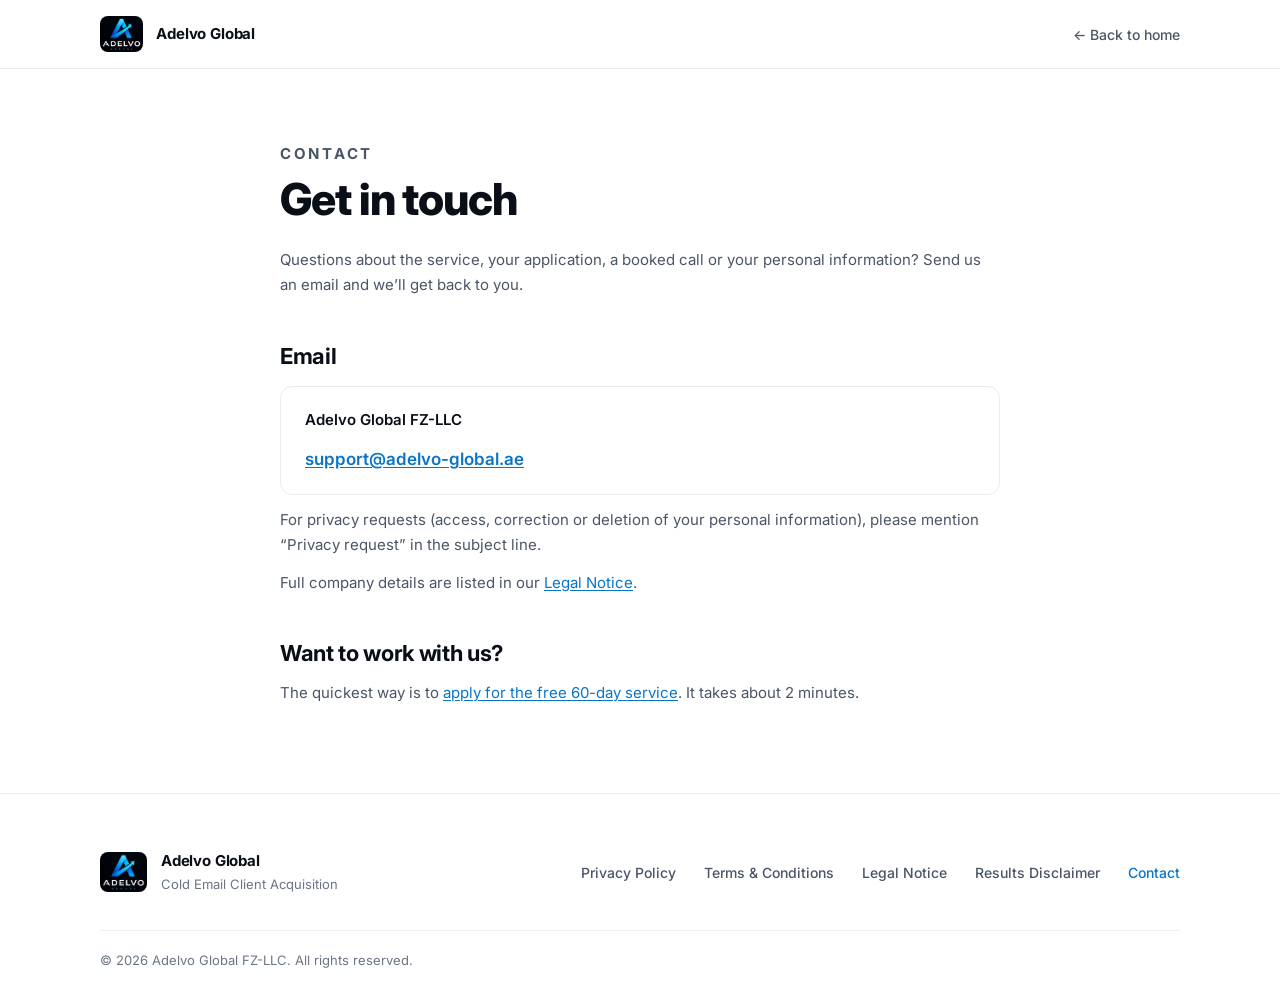
==== contact.html @ 5239c334 "Initial commit: Adelvo Global VSL website Co-Authored-By: Claude Opus 5.5 <noreply@anthropic.com>" ====
<!DOCTYPE html>
<html lang="en">
<head>
  <meta charset="UTF-8" />
  <meta name="viewport" content="width=device-width, initial-scale=1.0" />
  <title>Contact | Adelvo Global</title>
  <meta name="description" content="Contact Adelvo Global FZ-LLC by email." />

  <link rel="preconnect" href="https://fonts.googleapis.com" />
  <link rel="preconnect" href="https://fonts.gstatic.com" crossorigin />
  <link href="https://fonts.googleapis.com/css2?family=Inter:wght@400;500;600;700;800&display=swap" rel="stylesheet" />

  <link rel="icon" type="image/png" sizes="32x32" href="assets/favicon-32.png" />
  <link rel="icon" type="image/png" sizes="256x256" href="assets/favicon.png" />
  <link rel="apple-touch-icon" href="assets/favicon.png" />

  <link rel="stylesheet" href="css/styles.css?v=20" />
</head>
<body>

  <header class="legal-top">
    <div class="container legal-top__inner">
      <a class="site-footer__brand" href="index.html" aria-label="Adelvo Global – home">
        <img class="site-footer__logo" src="assets/logo.png" alt="" width="437" height="370" />
        <span class="site-footer__name">Adelvo Global</span>
      </a>
      <a class="legal-top__back" href="index.html">← Back to home</a>
    </div>
  </header>

  <main class="legal">
    <div class="container legal__inner">
      <p class="legal__eyebrow">Contact</p>
      <h1>Get in touch</h1>
      <p class="legal__intro">Questions about the service, your application, a booked call or your personal information? Send us an email and we’ll get back to you.</p>

      <section aria-labelledby="ct-email">
        <h2 id="ct-email">Email</h2>
        <div class="legal__card">
          <address>
            <p><strong>Adelvo Global FZ-LLC</strong></p>
            <p><a class="legal__email" href="mailto:support@adelvo-global.ae">support@adelvo-global.ae</a></p>
          </address>
        </div>
        <p>For privacy requests (access, correction or deletion of your personal information), please mention “Privacy request” in the subject line.</p>
        <p>Full company details are listed in our <a href="legal-notice.html">Legal Notice</a>.</p>
      </section>

      <section aria-labelledby="ct-apply">
        <h2 id="ct-apply">Want to work with us?</h2>
        <p>The quickest way is to <a href="index.html#apply">apply for the free 60-day service</a>. It takes about 2 minutes.</p>
      </section>
    </div>
  </main>

  <!-- FOOTER — keep in sync with index.html and the other legal pages -->
  <footer class="site-footer">
    <div class="container site-footer__inner">
      <a class="site-footer__brand" href="index.html" aria-label="Adelvo Global – home">
        <img class="site-footer__logo" src="assets/logo.png" alt="" width="437" height="370" />
        <span>
          <span class="site-footer__name">Adelvo Global</span>
          <span class="site-footer__tag">Cold Email Client Acquisition</span>
        </span>
      </a>
      <nav class="site-footer__nav" aria-label="Legal">
        <a href="privacy-policy.html">Privacy Policy</a>
        <a href="terms.html">Terms &amp; Conditions</a>
        <a href="legal-notice.html">Legal Notice</a>
        <a href="results-disclaimer.html">Results Disclaimer</a>
        <a href="contact.html" aria-current="page">Contact</a>
      </nav>
    </div>
    <div class="container">
      <p class="site-footer__copy">© 2026 Adelvo Global FZ-LLC. All rights reserved.</p>
    </div>
  </footer>

</body>
</html>
---- css/styles.css ----
/* ==========================================================================
   DESIGN TOKENS
   ========================================================================== */
:root {
  /* Colors */
  --bg: #ffffff;
  --bg-elevated: #0b0f16;
  --text: #0a0f17;
  --text-muted: #4a5566;
  --text-dim: #6b7585;
  --border: rgba(10, 15, 23, 0.08);

  /* Brand: electric blue (vertical) */
  --blue-top: #4ccbff;
  --blue-mid: #169fea;
  --blue-bottom: #0875c9;
  --brand-gradient: linear-gradient(180deg, var(--blue-top) 0%, var(--blue-mid) 50%, var(--blue-bottom) 100%);
  --brand-glow: rgba(22, 159, 234, 0.35);

  /* Type */
  --font-display: "Inter", Arial, Helvetica, sans-serif;
  --font-body: "Inter", Arial, Helvetica, sans-serif;

  /* Layout */
  --container: 1120px;
  --gutter: 20px;
  --radius: 14px;
}

/* ==========================================================================
   BASE
   ========================================================================== */
*,
*::before,
*::after {
  box-sizing: border-box;
}

html {
  -webkit-text-size-adjust: 100%;
}

body {
  margin: 0;
  background: var(--bg);
  color: var(--text);
  font-family: var(--font-body);
  font-size: 1rem;
  font-weight: 400;
  line-height: 1.5;
  -webkit-font-smoothing: antialiased;
  -moz-osx-font-smoothing: grayscale;
  overflow-x: hidden;
}

h1, h2, h3, p {
  margin: 0;
}

.container {
  width: 100%;
  max-width: var(--container);
  margin-inline: auto;
  padding-inline: var(--gutter);
}

/* ==========================================================================
   UTILITIES
   ========================================================================== */
.text-gradient {
  background: var(--brand-gradient);
  -webkit-background-clip: text;
  background-clip: text;
  -webkit-text-fill-color: transparent;
  color: transparent;
  filter: drop-shadow(0 2px 10px rgba(22, 159, 234, 0.18));
}

/* ==========================================================================
   BUTTONS
   ========================================================================== */
.btn {
  display: inline-flex;
  align-items: center;
  justify-content: center;
  font-family: var(--font-display);
  font-weight: 700;
  text-decoration: none;
  cursor: pointer;
  border: 0;
  -webkit-tap-highlight-color: transparent;
}

.btn--primary {
  position: relative;
  min-width: min(100%, 360px);
  padding: 1.15rem 2.5rem;
  border-radius: 10px;
  background: var(--brand-gradient);
  color: #fff;
  font-size: clamp(1.125rem, 1rem + 0.5vw, 1.375rem);
  letter-spacing: 0.02em;
  text-transform: uppercase;
  text-shadow: 0 1px 2px rgba(0, 40, 80, 0.35);
  box-shadow:
    inset 0 1px 0 rgba(255, 255, 255, 0.45),   /* glossy top edge */
    inset 0 -2px 0 rgba(0, 40, 90, 0.35),       /* depth at bottom */
    0 10px 30px -8px var(--brand-glow),
    0 0 0 1px rgba(76, 203, 255, 0.35);
  transition: transform 0.18s ease, filter 0.18s ease, box-shadow 0.18s ease;
}

@media (hover: hover) {
  .btn--primary:hover {
    transform: translateY(-1px) scale(1.025);
    filter: brightness(1.1);
    box-shadow:
      inset 0 1px 0 rgba(255, 255, 255, 0.55),
      inset 0 -2px 0 rgba(0, 40, 90, 0.35),
      0 14px 40px -6px rgba(22, 159, 234, 0.55),
      0 0 0 1px rgba(76, 203, 255, 0.6);
  }
}

.btn--primary:active {
  transform: scale(0.99);
  filter: brightness(0.97);
}

.btn--primary:focus-visible {
  outline: 2px solid var(--blue-top);
  outline-offset: 4px;
}

/* ==========================================================================
   HERO
   ========================================================================== */
.hero {
  position: relative;
  isolation: isolate;
  padding-block: clamp(0.5rem, 1vw, 0.625rem) clamp(2.5rem, 6vw, 4.5rem);
  text-align: center;
}

/* Subtle blue depth behind headline + VSL */
.hero::before {
  content: "";
  position: absolute;
  z-index: -1;
  inset: 0;
  background:
    radial-gradient(ellipse 60% 38% at 50% 12%, rgba(22, 159, 234, 0.07), transparent 70%),
    radial-gradient(ellipse 55% 40% at 50% 62%, rgba(8, 117, 201, 0.06), transparent 70%);
  pointer-events: none;
}

/* Floating email / chart tiles behind the hero (decorative) */
.hero__bg {
  position: absolute;
  z-index: -1;
  inset: 0;
  overflow: hidden;
  pointer-events: none;
}

.bg-tile,
.bg-card {
  position: absolute;
  top: var(--y);
  left: var(--x);
  transform: rotate(var(--r));
  background: linear-gradient(160deg, #ffffff 0%, #eef7fd 100%);
  border: 1px solid rgba(22, 159, 234, 0.14);
  box-shadow: 0 18px 40px -18px rgba(8, 117, 201, 0.35);
  opacity: 0.42;
}

.bg-tile--right,
.bg-card.bg-tile--right {
  left: auto;
  right: var(--x);
}

.bg-tile {
  display: grid;
  place-items: center;
  width: var(--s);
  aspect-ratio: 1;
  border-radius: 24%;
  color: var(--blue-mid);
}

.bg-tile svg {
  width: 52%;
  height: auto;
  fill: none;
  stroke: currentColor;
  stroke-width: 1.8;
  stroke-linecap: round;
  stroke-linejoin: round;
}

.bg-card {
  border-radius: 16px;
}

.bg-card--mail {
  display: flex;
  flex-direction: column;
  gap: 10px;
  width: 210px;
  padding: 16px;
}

.bg-card__head {
  display: flex;
  align-items: center;
  gap: 10px;
  margin-bottom: 4px;
}

.bg-card__avatar {
  flex: none;
  width: 28px;
  height: 28px;
  border-radius: 50%;
  background: var(--brand-gradient);
}

.bg-card__badge {
  flex: none;
  margin-left: auto;
  width: 12px;
  height: 12px;
  border-radius: 50%;
  background: var(--blue-top);
}

.bg-card__line {
  display: block;
  height: 8px;
  border-radius: 4px;
  background: rgba(8, 117, 201, 0.22);
}

.bg-card__btn {
  display: block;
  width: 72px;
  height: 22px;
  margin-top: 4px;
  border-radius: 6px;
  background: var(--brand-gradient);
}

.bg-card--chart {
  width: 200px;
  padding: 16px 14px 10px;
}

.bg-card--chart svg {
  display: block;
  width: 100%;
  height: auto;
  fill: rgba(22, 159, 234, 0.35);
}

.bg-card__trend {
  fill: none;
  stroke: var(--blue-bottom);
  stroke-width: 3;
  stroke-linecap: round;
  stroke-linejoin: round;
}

/* Tiles that would crowd the headline on narrower screens */
@media (max-width: 1399px) {
  .bg-tile--wide { display: none; }
}

@media (max-width: 1100px) {
  .bg-tile,
  .bg-card { scale: 0.8; }
}

/* Mobile: keep only a few small, very faint tiles */
@media (max-width: 760px) {
  .hero__bg > :not(.bg-tile--m) { display: none; }
  .bg-tile--m {
    scale: 0.6;
    opacity: 0.22;
  }
}

.hero__inner {
  display: flex;
  flex-direction: column;
  align-items: center;
}

/* 1. Eyebrow */
.hero__eyebrow {
  font-family: var(--font-display);
  font-weight: 600;
  font-size: clamp(0.75rem, 0.72rem + 0.12vw, 0.875rem);
  line-height: 1.2;
  letter-spacing: 0.01em;
  text-transform: uppercase;
  color: var(--text);
  display: inline-block;
  padding: 0.55em 1.35em;
  background: #fff;
  border: 1px solid rgba(10, 15, 23, 0.12);
  border-radius: 999px;
  box-shadow: 0 1px 2px rgba(10, 15, 23, 0.04);
  margin-bottom: clamp(1rem, 2vw, 1.75rem);
}

/* 2. Headline */
.hero__headline {
  font-family: var(--font-display);
  font-weight: 800;
  font-size: clamp(2.125rem, 1rem + 3.6vw, 4.125rem);
  line-height: 1.12;
  letter-spacing: -0.025em; /* Inter at 800 reads tighter/cleaner with slight negative tracking */
  color: var(--text);
  text-wrap: balance;
}

.hero__headline-line {
  display: block;
}

/* 3. Value anchor */
.hero__anchor {
  margin-top: clamp(0.75rem, 1.5vw, 1rem);
  font-family: var(--font-display);
  font-weight: 700;
  font-size: clamp(1.0625rem, 0.95rem + 0.5vw, 1.5rem);
  color: var(--text-muted);
}

/* 4. Supporting sentence */
.hero__sub {
  margin-top: 0.5rem;
  max-width: 46ch;
  font-size: clamp(1.0625rem, 1rem + 0.25vw, 1.3125rem);
  line-height: 1.45;
  color: var(--text-muted);
  text-wrap: balance;
}

.hero__sub--below-vsl {
  margin-top: clamp(1rem, 2vw, 1.25rem);
}

.hero__sub strong {
  color: var(--text);
  font-weight: 600;
}

/* ==========================================================================
   VSL
   ========================================================================== */
.vsl {
  width: 100%;
  max-width: 880px;
  margin-top: clamp(1.25rem, 2.2vw, 1.75rem);
}

.vsl__frame {
  position: relative;
  aspect-ratio: 16 / 9;
  border-radius: var(--radius);
  overflow: hidden;
  background: var(--bg-elevated);
  border: 1px solid rgba(76, 203, 255, 0.22);
  box-shadow:
    0 0 0 1px rgba(8, 117, 201, 0.08),
    0 0 60px -10px rgba(22, 159, 234, 0.35),
    0 30px 60px -30px rgba(10, 15, 23, 0.35);
}

/* Any embed dropped into the frame fills it */
.vsl__frame > iframe,
.vsl__frame > video {
  position: absolute;
  inset: 0;
  width: 100%;
  height: 100%;
  border: 0;
  display: block;
  object-fit: cover;
}

.vsl__placeholder {
  position: absolute;
  inset: 0;
  display: grid;
  place-items: center;
  background: #000;
}

/* ==========================================================================
   CTA
   ========================================================================== */
.cta {
  display: flex;
  flex-direction: column;
  align-items: center;
  gap: 0.75rem;
  width: 100%;
  margin-top: clamp(1.5rem, 3vw, 2rem);
}

.cta__note {
  font-size: 0.9375rem;
  color: var(--text-dim);
}

/* ==========================================================================
   WHY IS THIS FREE
   ========================================================================== */
.why {
  background: #fff;
  padding-block: clamp(3.5rem, 8vw, 7rem);
}

.why__inner {
  display: grid;
  grid-template-columns: 1fr 1fr;
  align-items: center;
  gap: clamp(2rem, 5vw, 4.5rem);
}

.why__headline {
  font-family: var(--font-display);
  font-weight: 800;
  font-size: clamp(1.5rem, 1.1rem + 1vw, 2rem);
  line-height: 1.08;
  letter-spacing: -0.025em;
  color: var(--text);
  text-wrap: balance;
  margin-bottom: clamp(1.25rem, 2.5vw, 1.75rem);
}

.why__text {
  font-size: 0.8125rem;
  line-height: 1.5;
  color: var(--text-muted);
}

.why__text + .why__text {
  margin-top: 1.1em;
}

.why__text strong,
.why__text--strong {
  font-weight: 700;
  color: var(--text);
}

.why .btn--compact {
  margin-top: clamp(1.5rem, 3vw, 2rem);
}

.btn--compact {
  min-width: 0;
  padding: 1rem 2.25rem;
  font-size: clamp(1rem, 0.95rem + 0.25vw, 1.125rem);
  border-radius: 999px;
}

.why__media img,
.why__placeholder {
  display: block;
  width: 100%;
  height: auto;
  aspect-ratio: 580 / 416;
  object-fit: cover;
  border-radius: 18px;
  box-shadow: 0 30px 60px -28px rgba(10, 15, 23, 0.35);
}

.why__media img {
  object-position: 45% 40%;
}

.why__placeholder {
  background: linear-gradient(160deg, #eef3f8 0%, #dfe7ef 100%);
}

/* ==========================================================================
   VALUE STACK
   ========================================================================== */
.offer {
  background: #fff;
  padding-block: clamp(2.5rem, 6vw, 5rem);
}

.offer__inner {
  display: flex;
  flex-direction: column;
  align-items: center;
}

.offer__card {
  width: 100%;
  max-width: 640px;
  padding: clamp(1.25rem, 3vw, 2rem) clamp(1rem, 2.5vw, 1.75rem);
  background: #fff;
  border: 1px solid rgba(22, 159, 234, 0.14);
  border-radius: 24px;
  box-shadow: 0 30px 70px -35px rgba(10, 15, 23, 0.28);
}

.offer__head {
  text-align: center;
  padding-bottom: clamp(1.25rem, 2.5vw, 1.75rem);
  border-bottom: 1px solid rgba(22, 159, 234, 0.16);
}

.offer__brand {
  display: inline-flex;
  align-items: center;
  gap: 0.75rem;
}

.offer__logo {
  flex: none;
  display: block;
  width: auto;
  height: 56px;
  border-radius: 10px;
  box-shadow: 0 6px 16px -8px rgba(10, 15, 23, 0.5);
}

.offer__title {
  font-weight: 800;
  font-size: clamp(1.25rem, 1rem + 0.8vw, 1.625rem);
  letter-spacing: -0.02em;
  color: var(--text);
}

.offer__accent {
  color: var(--blue-mid);
}

.offer__eyebrow {
  margin-top: 1rem;
  font-weight: 700;
  font-size: 0.9375rem;
  letter-spacing: 0.18em;
  text-transform: uppercase;
  color: var(--blue-mid);
}

.offer__list {
  list-style: none;
  margin: 0;
  padding: 0;
}

.offer__item {
  display: flex;
  align-items: center;
  gap: 0.6rem;
  padding-block: 0.5rem;
  border-bottom: 1px dashed rgba(22, 159, 234, 0.18);
}

.offer__check {
  flex: none;
  width: 15px;
  color: var(--blue-mid);
}

.offer__check svg {
  display: block;
  width: 100%;
  fill: none;
  stroke: currentColor;
  stroke-width: 2.6;
  stroke-linecap: round;
  stroke-linejoin: round;
}

.offer__name {
  flex: 1;
  font-weight: 600;
  font-size: 0.8125rem;
  line-height: 1.35;
  color: var(--text);
}

.offer__detail {
  font-weight: 400;
  color: var(--text-dim);
}

.offer__price {
  flex: none;
  padding: 0.25rem 0.65rem;
  border-radius: 999px;
  background: var(--text);
  color: #fff;
  font-weight: 800;
  font-size: 0.75rem;
  box-shadow: 0 3px 8px -4px rgba(10, 15, 23, 0.45);
}

.offer__totals {
  margin: clamp(1.25rem, 3vw, 2rem) 0 0;
  display: grid;
  gap: 0.75rem;
}

.offer__row {
  display: flex;
  align-items: baseline;
  justify-content: space-between;
  gap: 1rem;
}

.offer__row dt {
  font-weight: 700;
  font-size: clamp(1rem, 0.9rem + 0.3vw, 1.25rem);
  letter-spacing: 0.02em;
  text-transform: uppercase;
  color: var(--text);
}

.offer__row dd {
  margin: 0;
  font-weight: 800;
}

.offer__total-old {
  font-size: clamp(1.25rem, 1rem + 0.6vw, 1.625rem);
  color: #c0392b;
}

.offer__total-new {
  font-size: clamp(1.5rem, 1.2rem + 0.8vw, 2rem);
  color: #16a05a;
}

.offer__star {
  font-size: 0.6em;
  vertical-align: super;
  margin-left: 0.05em;
}

.offer__fine {
  margin-top: 1.25rem;
  text-align: center;
  font-style: italic;
  font-size: 0.8125rem;
  color: var(--text-muted);
}

.offer .cta {
  margin-top: clamp(1.75rem, 3.5vw, 2.5rem);
}

.btn--lg {
  padding: 1.35rem 3.5rem;
  font-size: clamp(1.0625rem, 1rem + 0.3vw, 1.25rem);
}

.offer__note {
  max-width: 40ch;
  text-align: center;
  font-weight: 600;
  font-size: 0.9375rem;
  color: var(--text);
}

/* ==========================================================================
   STEPS
   ========================================================================== */
.steps {
  background: #fff;
  padding-block: clamp(2.5rem, 6vw, 5rem);
  text-align: center;
}

.steps__inner {
  display: flex;
  flex-direction: column;
  align-items: center;
}

.steps__eyebrow {
  font-weight: 700;
  font-size: 0.75rem;
  letter-spacing: 0.18em;
  text-transform: uppercase;
  color: var(--blue-mid);
}

.steps__headline {
  margin-top: 0.5rem;
  font-weight: 800;
  font-size: clamp(1.5rem, 1.1rem + 1.1vw, 2.125rem);
  line-height: 1.08;
  letter-spacing: -0.025em;
  color: var(--text);
  text-wrap: balance;
}

.steps__sub {
  margin-top: 0.6rem;
  font-size: 0.875rem;
  color: var(--text-muted);
}

.steps__list {
  list-style: none;
  margin: clamp(1.5rem, 3vw, 2.25rem) 0 0;
  max-width: 860px;
  padding: 0;
  width: 100%;
  display: grid;
  grid-template-columns: repeat(3, 1fr);
  gap: 0.9rem;
  text-align: left;
}

.step {
  display: flex;
  align-items: center;
  gap: 0.7rem;
  padding: 0.85rem 0.9rem;
  background: #fff;
  border: 1px solid rgba(22, 159, 234, 0.14);
  border-radius: 10px;
  cursor: default;
  transition: transform 0.25s ease, box-shadow 0.25s ease, border-color 0.25s ease;
  box-shadow: 0 20px 40px -28px rgba(10, 15, 23, 0.3);
}

.step__num {
  display: grid;
  place-items: center;
  flex: none;
  width: 32px;
  height: 32px;
  border-radius: 8px;
  background: var(--text);
  color: var(--blue-top);
  font-weight: 800;
  font-size: 0.875rem;
  transition: transform 0.25s ease, background 0.25s ease, color 0.25s ease;
}

@media (hover: hover) {
  .step:hover {
    transform: translateY(-4px);
    border-color: rgba(22, 159, 234, 0.45);
    box-shadow: 0 18px 36px -18px rgba(22, 159, 234, 0.45);
  }

  .step:hover .step__num {
    transform: scale(1.1) rotate(-6deg);
    background: var(--brand-gradient);
    color: #fff;
  }
}

.step__title {
  font-weight: 700;
  font-size: 0.875rem;
  letter-spacing: -0.01em;
  line-height: 1.25;
  color: var(--text);
}

.step__text {
  margin-top: 0.15rem;
  font-size: 0.75rem;
  line-height: 1.4;
  color: var(--text-muted);
}

.steps .cta {
  margin-top: clamp(1.5rem, 3vw, 2rem);
}

@media (max-width: 900px) {
  .steps__list {
    grid-template-columns: 1fr;
    max-width: 380px;
    gap: 0.7rem;
  }
}

/* ==========================================================================
   FAQ
   ========================================================================== */
.faq {
  background: #fff;
  padding-block: clamp(2.5rem, 6vw, 5rem);
  text-align: center;
}

.faq__inner {
  display: flex;
  flex-direction: column;
  align-items: center;
}

.faq__list {
  width: 100%;
  max-width: 720px;
  margin-top: clamp(1.5rem, 3vw, 2.25rem);
  border-top: 1px solid rgba(22, 159, 234, 0.16);
  text-align: left;
}

.faq__item {
  border-bottom: 1px solid rgba(22, 159, 234, 0.16);
}

.faq__q {
  display: flex;
  align-items: center;
  justify-content: space-between;
  gap: 1rem;
  padding-block: 1.05rem;
  font-weight: 600;
  font-size: 0.9375rem;
  color: var(--text);
  cursor: pointer;
  list-style: none;
  transition: color 0.2s ease;
}

.faq__q::-webkit-details-marker {
  display: none;
}

.faq__q:hover {
  color: var(--blue-bottom);
}

.faq__q:focus-visible {
  outline: 2px solid var(--blue-top);
  outline-offset: 4px;
  border-radius: 4px;
}

/* Plus that turns into an × when open */
.faq__icon {
  position: relative;
  flex: none;
  width: 14px;
  height: 14px;
  transition: transform 0.25s ease;
}

.faq__icon::before,
.faq__icon::after {
  content: "";
  position: absolute;
  inset: 50% 0 auto;
  height: 2px;
  margin-top: -1px;
  border-radius: 2px;
  background: var(--blue-mid);
}

.faq__icon::after {
  transform: rotate(90deg);
}

.faq__item[open] .faq__icon {
  transform: rotate(45deg);
}

.faq__a {
  padding: 0 2rem 1.1rem 0;
  font-size: 0.875rem;
  line-height: 1.55;
  color: var(--text-muted);
}

.faq__item[open] .faq__a {
  animation: faq-open 0.25s ease;
}

@keyframes faq-open {
  from { opacity: 0; transform: translateY(-6px); }
  to   { opacity: 1; transform: none; }
}

/* ==========================================================================
   FINAL CTA
   ========================================================================== */
.final {
  background: #fff;
  padding-block: clamp(2.5rem, 6vw, 5rem) clamp(3rem, 7vw, 6rem);
}

.final__card {
  max-width: 760px;
  margin-inline: auto;
  padding: clamp(2rem, 5vw, 3.25rem) clamp(1.25rem, 4vw, 2.5rem);
  text-align: center;
  background: #fff;
  border: 1px solid rgba(22, 159, 234, 0.14);
  border-radius: 24px;
  box-shadow: 0 30px 70px -35px rgba(10, 15, 23, 0.28);
}

.final__logo {
  height: 46px;
}

.final__brand {
  font-size: clamp(1.0625rem, 0.95rem + 0.4vw, 1.25rem);
}

.final__headline {
  margin-top: clamp(1rem, 2.5vw, 1.5rem);
  font-weight: 800;
  font-size: clamp(1.5rem, 1.1rem + 1.4vw, 2.375rem);
  line-height: 1.12;
  letter-spacing: -0.025em;
  color: var(--text);
  text-wrap: balance;
}

.final__sub {
  margin-top: 0.75rem;
  font-size: clamp(0.875rem, 0.85rem + 0.15vw, 1rem);
  color: var(--text-muted);
  text-wrap: balance;
}

.final__price {
  display: flex;
  flex-wrap: wrap;
  align-items: baseline;
  justify-content: center;
  gap: 0.25rem 0.75rem;
  margin: clamp(1rem, 2.5vw, 1.4rem) 0 clamp(1.25rem, 3vw, 1.75rem);
  font-weight: 800;
}

.final__old {
  font-size: clamp(1.125rem, 1rem + 0.5vw, 1.5rem);
  color: var(--text-dim);
  text-decoration-thickness: 2px;
}

.final__note {
  margin-top: 0.85rem;
  font-size: 0.8125rem;
  color: var(--text-dim);
}

.final__new {
  font-size: clamp(1.375rem, 1.15rem + 0.7vw, 1.875rem);
  color: #16a05a;
}

/* ==========================================================================
   APPLICATION POPUP
   ========================================================================== */
html.apply-open {
  overflow: hidden;
}

.apply {
  position: fixed;
  inset: 0;
  z-index: 1000;
  display: grid;
  place-items: center;
  padding: var(--gutter);
}

.apply[hidden] {
  display: none;
}

.apply__backdrop {
  position: absolute;
  inset: 0;
  background: rgba(3, 6, 12, 0.82);
  backdrop-filter: blur(6px);
  -webkit-backdrop-filter: blur(6px);
  animation: apply-fade 0.25s ease;
}

.apply__card {
  position: relative;
  width: 100%;
  max-width: 760px;
  max-height: calc(100dvh - 2 * var(--gutter));
  overflow-y: auto;
  padding: clamp(2.25rem, 5vw, 3rem) clamp(1.25rem, 4.5vw, 2.75rem) clamp(1.25rem, 3vw, 1.75rem);
  background: #0a0d13;
  color: #fff;
  border: 1px solid rgba(255, 255, 255, 0.08);
  border-radius: 18px;
  box-shadow:
    0 0 0 1px rgba(22, 159, 234, 0.08),
    0 0 90px -10px rgba(22, 159, 234, 0.35),
    0 40px 80px -30px rgba(0, 0, 0, 0.8);
  animation: apply-pop 0.3s cubic-bezier(0.2, 0.8, 0.2, 1);
}

.apply__progress {
  position: absolute;
  inset: 0 0 auto;
  height: 4px;
  background: rgba(255, 255, 255, 0.06);
}

.apply__bar {
  display: block;
  height: 100%;
  width: 4%;
  background: linear-gradient(90deg, var(--blue-bottom), var(--blue-top));
  box-shadow: 0 0 12px rgba(76, 203, 255, 0.6);
  transition: width 0.4s ease;
}

.apply__close {
  position: absolute;
  top: 14px;
  right: 14px;
  display: grid;
  place-items: center;
  width: 34px;
  height: 34px;
  padding: 0;
  border: 0;
  border-radius: 50%;
  background: transparent;
  color: rgba(255, 255, 255, 0.5);
  cursor: pointer;
  transition: color 0.2s ease, background 0.2s ease;
}

.apply__close:hover {
  color: #fff;
  background: rgba(255, 255, 255, 0.08);
}

.apply svg {
  width: 18px;
  height: 18px;
  fill: none;
  stroke: currentColor;
  stroke-width: 2.2;
  stroke-linecap: round;
  stroke-linejoin: round;
}

.apply__body.is-entering {
  animation: apply-step 0.35s cubic-bezier(0.2, 0.8, 0.2, 1);
}

.apply__num {
  font-weight: 700;
  font-size: 0.8125rem;
  color: var(--blue-top);
}

.apply__q {
  margin-top: 0.5rem;
  font-weight: 800;
  font-size: clamp(1.375rem, 1.05rem + 1.3vw, 2rem);
  line-height: 1.15;
  letter-spacing: -0.025em;
  color: #fff;
}

.apply__text {
  margin-top: 0.9rem;
  max-width: 56ch;
  font-size: 0.9375rem;
  line-height: 1.55;
  color: rgba(255, 255, 255, 0.65);
}

/* Text inputs */
.apply__input {
  display: block;
  width: 100%;
  margin-top: clamp(1.5rem, 3vw, 2rem);
  padding: 0 0 0.6rem;
  border: 0;
  border-bottom: 2px solid rgba(255, 255, 255, 0.18);
  border-radius: 0;
  background: transparent;
  color: #fff;
  font: inherit;
  font-size: clamp(1.125rem, 1rem + 0.6vw, 1.5rem);
  line-height: 1.35;
  resize: none;
  overflow: hidden;
  transition: border-color 0.2s ease;
}

.apply__input::placeholder {
  color: rgba(255, 255, 255, 0.28);
}

.apply__input:focus {
  outline: none;
  border-bottom-color: var(--blue-top);
}

.apply__error {
  min-height: 1.25rem;
  margin-top: 0.5rem;
  font-size: 0.8125rem;
  color: #ff7a7a;
}

.apply__ok-row {
  display: flex;
  flex-wrap: wrap;
  align-items: center;
  gap: 0.6rem 1rem;
  margin-top: 0.75rem;
}

.apply__message .apply__ok-row {
  margin-top: 1.75rem;
}

.apply__ok {
  display: inline-flex;
  align-items: center;
  gap: 0.5rem;
  padding: 0.75rem 1.5rem;
  border: 0;
  border-radius: 999px;
  background: var(--brand-gradient);
  color: #fff;
  font: inherit;
  font-weight: 700;
  font-size: 0.9375rem;
  cursor: pointer;
  box-shadow:
    inset 0 1px 0 rgba(255, 255, 255, 0.35),
    0 8px 24px -8px rgba(22, 159, 234, 0.6);
  transition: transform 0.18s ease, filter 0.18s ease;
}

.apply__ok:hover {
  transform: translateY(-1px);
  filter: brightness(1.1);
}

.apply__ok:disabled {
  opacity: 0.6;
  cursor: wait;
}

.apply__ok.is-loading svg {
  animation: apply-spin 0.8s linear infinite;
}

.apply__hint {
  font-size: 0.8125rem;
  color: rgba(255, 255, 255, 0.45);
}

.apply__hint strong {
  font-weight: 600;
  color: rgba(255, 255, 255, 0.7);
}

.apply__link {
  padding: 0.5rem 0.25rem;
  border: 0;
  background: none;
  color: rgba(255, 255, 255, 0.6);
  font: inherit;
  font-size: 0.875rem;
  text-decoration: underline;
  text-underline-offset: 3px;
  cursor: pointer;
}

.apply__link:hover {
  color: #fff;
}

/* Choice buttons */
.apply__choices {
  display: grid;
  gap: 0.6rem;
  max-width: 340px;
  margin-top: clamp(1.5rem, 3vw, 2rem);
}

.apply__choice {
  display: flex;
  align-items: center;
  gap: 0.75rem;
  width: 100%;
  padding: 0.7rem 0.9rem;
  border: 1px solid rgba(76, 203, 255, 0.3);
  border-radius: 10px;
  background: rgba(22, 159, 234, 0.08);
  color: #fff;
  font: inherit;
  font-weight: 600;
  font-size: 1rem;
  text-align: left;
  cursor: pointer;
  transition: background 0.2s ease, border-color 0.2s ease, transform 0.2s ease;
}

.apply__choice:hover {
  background: rgba(22, 159, 234, 0.18);
  border-color: rgba(76, 203, 255, 0.6);
}

.apply__choice:focus-visible {
  outline: 2px solid var(--blue-top);
  outline-offset: 2px;
}

.apply__key {
  display: grid;
  place-items: center;
  flex: none;
  width: 24px;
  height: 24px;
  border: 1px solid rgba(76, 203, 255, 0.5);
  border-radius: 5px;
  font-size: 0.75rem;
  font-weight: 700;
  color: var(--blue-top);
}

.apply__choice-label {
  flex: 1;
}

.apply__choice-check {
  opacity: 0;
  color: var(--blue-top);
  transition: opacity 0.2s ease;
}

.apply__choice.is-selected {
  background: rgba(22, 159, 234, 0.3);
  border-color: var(--blue-top);
  animation: apply-blink 0.28s ease;
}

.apply__choice.is-selected .apply__key {
  background: var(--blue-top);
  border-color: var(--blue-top);
  color: #0a0d13;
}

.apply__choice.is-selected .apply__choice-check {
  opacity: 1;
}

/* Multi-select: two columns, toggles stay selected */
.apply__sub {
  margin-top: 0.5rem;
  font-size: 0.875rem;
  color: rgba(255, 255, 255, 0.5);
}

.apply__sub + .apply__choices {
  margin-top: 1.25rem;
}

.apply__choices--multi {
  grid-template-columns: repeat(2, 1fr);
  max-width: 520px;
}

.apply__choices--multi .apply__choice.is-selected {
  animation: none;
}

.apply__choices--multi + .apply__error {
  margin-top: 0.75rem;
}

@media (max-width: 480px) {
  .apply__choices--multi {
    grid-template-columns: 1fr;
  }
}

/* Footer: back + counter */
.apply__footer {
  display: flex;
  align-items: center;
  justify-content: space-between;
  margin-top: clamp(1.75rem, 4vw, 2.5rem);
  min-height: 44px;
}

.apply__footer[hidden] {
  display: none;
}

.apply__back {
  display: grid;
  place-items: center;
  width: 44px;
  height: 44px;
  padding: 0;
  border: 1px solid rgba(255, 255, 255, 0.14);
  border-radius: 50%;
  background: transparent;
  color: rgba(255, 255, 255, 0.75);
  cursor: pointer;
  transition: border-color 0.2s ease, color 0.2s ease;
}

.apply__back[hidden] {
  visibility: hidden;
  display: grid;
}

.apply__back:hover {
  color: #fff;
  border-color: rgba(76, 203, 255, 0.6);
}

.apply__count {
  font-size: 0.875rem;
  font-variant-numeric: tabular-nums;
  letter-spacing: 0.05em;
  color: rgba(255, 255, 255, 0.4);
}

/* Booking step: Calendly embedded in the popup */
.apply__card {
  transition: max-width 0.35s ease;
}

.apply__card--wide {
  max-width: 1040px;
}

.apply__book .apply__q {
  margin-top: 0;
  font-size: clamp(1.25rem, 1rem + 1vw, 1.75rem);
}

.apply__book .apply__text {
  margin-top: 0.5rem;
}

.apply__calendly {
  margin-top: 1.25rem;
  height: min(700px, calc(100dvh - 260px));
  min-height: 520px;
  border-radius: 12px;
  overflow: hidden;
  background: #fff;
}

.apply__calendly iframe {
  display: block;
  width: 100%;
  height: 100%;
  border: 0;
}

.apply__book .apply__link {
  display: inline-block;
  margin-top: 0.75rem;
  font-size: 0.8125rem;
}

@keyframes apply-fade {
  from { opacity: 0; }
}

@keyframes apply-pop {
  from { opacity: 0; transform: translateY(14px) scale(0.98); }
}

@keyframes apply-step {
  from { opacity: 0; transform: translateY(12px); }
}

@keyframes apply-blink {
  50% { transform: scale(0.98); }
}

@keyframes apply-spin {
  to { transform: rotate(360deg); }
}

/* ==========================================================================
   RESPONSIVE
   ========================================================================== */
@media (max-width: 860px) {
  /* Single column: headline → photo → text → button */
  .why__inner {
    grid-template-columns: 1fr;
    gap: 0;
  }

  .why__content {
    display: contents;
  }

  .why__headline {
    order: -2;
  }

  .why__media {
    order: -1;
    margin-bottom: clamp(1.5rem, 4vw, 2rem);
  }
}

@media (max-width: 600px) {
  :root {
    --gutter: 16px;
    --radius: 10px;
  }

  .hero__eyebrow {
    font-size: 0.75rem;
    padding: 0.55em 1.2em;
  }

  .btn--primary {
    width: 100%;
    padding: 1.1rem 1.5rem;
  }

  /* Tighter section spacing so stacked paddings don't leave large gaps */
  .why {
    padding-block: 2.5rem 2rem;
  }

  .offer {
    padding-block: 2rem 2.5rem;
  }

  /* Phone-sized body copy: nothing important below 14px */
  .why__headline {
    font-size: 1.625rem;
  }

  .why__text {
    font-size: 1rem;
    line-height: 1.6;
  }

  .offer__brand {
    flex-direction: column;
    gap: 0.6rem;
  }

  .offer__title {
    font-size: 1.375rem;
    line-height: 1.2;
  }

  .offer__eyebrow {
    font-size: 0.8125rem;
  }

  .offer__item {
    gap: 0.7rem;
    padding-block: 0.7rem;
  }

  .offer__name {
    font-size: 0.9375rem;
  }

  .offer__price {
    font-size: 0.8125rem;
  }

  .offer__row {
    align-items: center;
    gap: 0.75rem;
  }

  .offer__row dt {
    font-size: 0.875rem;
    letter-spacing: 0;
  }

  .offer__row dd {
    white-space: nowrap;
  }

  .offer__total-old {
    font-size: 1.125rem;
  }

  .offer__fine,
  .final__note {
    font-size: 0.875rem;
  }

  .steps__sub,
  .final__sub {
    font-size: 1rem;
  }

  .step {
    gap: 0.85rem;
    padding: 1rem;
  }

  .step__num {
    width: 36px;
    height: 36px;
    font-size: 1rem;
  }

  .step__title {
    font-size: 1rem;
  }

  .step__text {
    font-size: 0.875rem;
  }

  .faq__q {
    font-size: 1rem;
  }

  .faq__a {
    padding-right: 0;
    font-size: 0.9375rem;
  }
}

/* Very small phones: stack label and price in the totals */
@media (max-width: 360px) {
  .offer__row {
    flex-direction: column;
    gap: 0.1rem;
    text-align: center;
  }
}

/* Touch devices: keyboard hints ("press Enter") don't apply */
@media (hover: none) and (pointer: coarse) {
  .apply__hint {
    display: none;
  }
}

@media (prefers-reduced-motion: reduce) {
  .apply__backdrop,
  .apply__card,
  .apply__body.is-entering,
  .apply__choice.is-selected {
    animation: none;
  }
  .apply__bar {
    transition: none;
  }
  .faq__icon {
    transition: none;
  }
  .faq__item[open] .faq__a {
    animation: none;
  }
  .step,
  .step__num {
    transition: none;
  }
  .step:hover,
  .step:hover .step__num {
    transform: none;
  }
  .btn--primary {
    transition: none;
  }
  .btn--primary:hover {
    transform: none;
  }
}

/* Small privacy / recording notes inside the application popup */
.apply__privacy {
  margin-top: 1.25rem;
  max-width: 60ch;
  font-size: 0.75rem;
  line-height: 1.5;
  color: rgba(255, 255, 255, 0.45);
}

.apply__book .apply__privacy {
  margin-top: 0.4rem;
}

.apply__privacy a {
  color: rgba(255, 255, 255, 0.7);
  text-underline-offset: 2px;
}

.apply__privacy a:hover {
  color: var(--blue-top);
}

/* ==========================================================================
   SITE FOOTER
   ========================================================================== */
.site-footer {
  background: #fff;
  border-top: 1px solid rgba(10, 15, 23, 0.08);
  padding-block: clamp(2.5rem, 5vw, 3.5rem) clamp(1.75rem, 3vw, 2.25rem);
}

.site-footer__inner {
  display: flex;
  flex-wrap: wrap;
  align-items: center;
  justify-content: space-between;
  gap: 1.75rem 3rem;
}

.site-footer__brand {
  display: inline-flex;
  align-items: center;
  gap: 0.85rem;
  text-decoration: none;
  color: var(--text);
}

.site-footer__logo {
  display: block;
  width: auto;
  height: 40px;
  border-radius: 8px;
}

.site-footer__name {
  display: block;
  font-weight: 700;
  font-size: 0.9375rem;
  letter-spacing: -0.01em;
}

.site-footer__tag {
  display: block;
  margin-top: 0.1rem;
  font-size: 0.8125rem;
  color: var(--text-dim);
}

.site-footer__nav {
  display: flex;
  flex-wrap: wrap;
  gap: 0.6rem 1.75rem;
}

.site-footer__nav a,
.legal-top__back {
  font-size: 0.875rem;
  font-weight: 500;
  color: var(--text-muted);
  text-decoration: none;
  transition: color 0.2s ease;
}

.site-footer__nav a:hover,
.site-footer__nav a[aria-current="page"],
.legal-top__back:hover {
  color: var(--blue-bottom);
}

.site-footer__nav a:focus-visible,
.site-footer__brand:focus-visible,
.legal-top__back:focus-visible {
  outline: 2px solid var(--blue-top);
  outline-offset: 4px;
  border-radius: 4px;
}

.site-footer__copy {
  margin-top: clamp(1.75rem, 3vw, 2.25rem);
  padding-top: 1.25rem;
  border-top: 1px solid rgba(10, 15, 23, 0.06);
  font-size: 0.8125rem;
  color: var(--text-dim);
}

@media (max-width: 700px) {
  .site-footer__inner {
    flex-direction: column;
    align-items: flex-start;
  }
  .site-footer__nav {
    flex-direction: column;
    gap: 0.75rem;
  }
}

/* ==========================================================================
   LEGAL PAGES
   ========================================================================== */
.legal-top {
  border-bottom: 1px solid rgba(10, 15, 23, 0.08);
}

.legal-top__inner {
  display: flex;
  align-items: center;
  justify-content: space-between;
  gap: 1rem;
  padding-block: 1rem;
}

.legal-top .site-footer__logo {
  height: 36px;
}

.legal {
  padding-block: clamp(2.5rem, 6vw, 4.5rem) clamp(3rem, 7vw, 5.5rem);
}

.legal__inner {
  max-width: 760px;
}

.legal__eyebrow {
  font-weight: 700;
  font-size: 0.75rem;
  letter-spacing: 0.18em;
  text-transform: uppercase;
  color: var(--blue-mid);
}

.legal h1 {
  margin-top: 0.5rem;
  font-weight: 800;
  font-size: clamp(1.875rem, 1.3rem + 2vw, 2.75rem);
  line-height: 1.1;
  letter-spacing: -0.025em;
  text-wrap: balance;
}

.legal__meta {
  margin-top: 0.75rem;
  font-size: 0.875rem;
  color: var(--text-dim);
}

.legal__intro {
  margin-top: 1.5rem;
  font-size: 1.0625rem;
  line-height: 1.6;
  color: var(--text-muted);
}

.legal__toc {
  margin-top: 2rem;
  padding: 1.25rem 1.5rem;
  border: 1px solid rgba(10, 15, 23, 0.08);
  border-radius: 12px;
  background: #fafbfc;
}

.legal__toc-title {
  font-weight: 700;
  font-size: 0.8125rem;
  letter-spacing: 0.06em;
  text-transform: uppercase;
  color: var(--text);
}

.legal__toc ol {
  margin: 0.75rem 0 0;
  padding-left: 1.25rem;
  columns: 2 220px;
  column-gap: 2rem;
  font-size: 0.875rem;
  line-height: 1.5;
}

.legal__toc li {
  break-inside: avoid;
  padding-block: 0.15rem;
  color: var(--text-dim);
}

.legal a {
  color: var(--blue-bottom);
  text-underline-offset: 2px;
}

.legal a:hover {
  color: var(--blue-mid);
}

.legal__toc a {
  color: var(--text-muted);
  text-decoration: none;
}

.legal__toc a:hover {
  color: var(--blue-bottom);
}

.legal section {
  margin-top: clamp(2rem, 4vw, 2.75rem);
  scroll-margin-top: 1.5rem;
}

.legal h2 {
  font-weight: 700;
  font-size: clamp(1.1875rem, 1.05rem + 0.5vw, 1.375rem);
  line-height: 1.3;
  letter-spacing: -0.015em;
  color: var(--text);
}

.legal h3 {
  margin-top: 1.25rem;
  font-weight: 600;
  font-size: 1rem;
  color: var(--text);
}

.legal p,
.legal li {
  font-size: 0.9375rem;
  line-height: 1.7;
  color: var(--text-muted);
}

.legal section p,
.legal section ul,
.legal section ol {
  margin: 0.75rem 0 0;
}

.legal section ul,
.legal section ol {
  padding-left: 1.25rem;
}

.legal section li + li {
  margin-top: 0.3rem;
}

.legal strong {
  font-weight: 600;
  color: var(--text);
}

/* Highlighted summary / disclosure box */
.legal__note {
  margin-top: 1rem;
  padding: 1rem 1.25rem;
  border-left: 3px solid var(--blue-mid);
  border-radius: 0 10px 10px 0;
  background: rgba(22, 159, 234, 0.05);
}

.legal__note p {
  margin: 0;
  color: var(--text);
}

/* Company details block (Legal Notice / Contact) */
.legal__card {
  margin-top: 1rem;
  padding: 1.25rem 1.5rem;
  border: 1px solid rgba(10, 15, 23, 0.08);
  border-radius: 12px;
}

.legal__card address {
  font-style: normal;
}

.legal__card p + p {
  margin-top: 0.75rem;
}

.legal__label {
  display: block;
  font-size: 0.75rem;
  font-weight: 600;
  letter-spacing: 0.06em;
  text-transform: uppercase;
  color: var(--text-dim);
}

.legal__email {
  font-weight: 600;
  font-size: 1.0625rem;
}

/* Boxes inside sections: no extra top gap on the first line */
.legal .legal__note p,
.legal .legal__card address > p:first-child {
  margin-top: 0;
}

.legal .legal__card address > p + p {
  margin-top: 0.75rem;
}
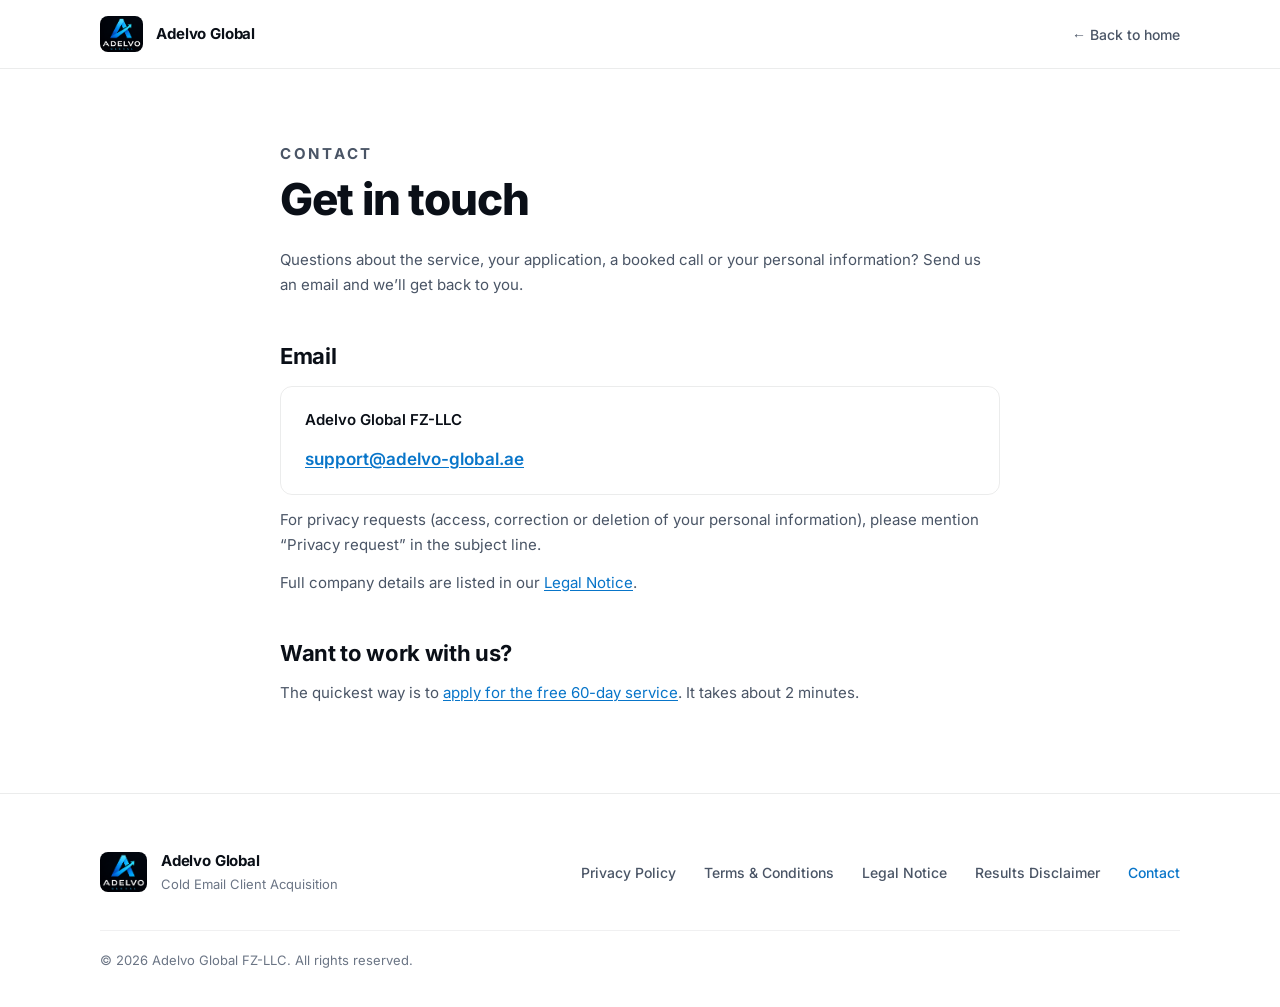
==== commit f9c73588: "Privacy policy rewrite, recording notices, self-hosted Inter font - Privacy policy: Vercel hosting, " ====
--- a/contact.html
+++ b/contact.html
@@ -6,15 +6,14 @@
   <title>Contact | Adelvo Global</title>
   <meta name="description" content="Contact Adelvo Global FZ-LLC by email." />
 
-  <link rel="preconnect" href="https://fonts.googleapis.com" />
-  <link rel="preconnect" href="https://fonts.gstatic.com" crossorigin />
-  <link href="https://fonts.googleapis.com/css2?family=Inter:wght@400;500;600;700;800&display=swap" rel="stylesheet" />
+  <!-- Font: Inter, self-hosted (see @font-face in css/styles.css) -->
+  <link rel="preload" href="assets/fonts/inter-latin.woff2" as="font" type="font/woff2" crossorigin />
 
   <link rel="icon" type="image/png" sizes="32x32" href="assets/favicon-32.png" />
   <link rel="icon" type="image/png" sizes="256x256" href="assets/favicon.png" />
   <link rel="apple-touch-icon" href="assets/favicon.png" />
 
-  <link rel="stylesheet" href="css/styles.css?v=20" />
+  <link rel="stylesheet" href="css/styles.css?v=23" />
 </head>
 <body>
 
--- a/css/styles.css
+++ b/css/styles.css
@@ -1,3 +1,26 @@
+/* ==========================================================================
+   FONTS
+   Inter (variable, weights 400–800), self-hosted. Same files and subsets
+   Google Fonts served before. License: assets/fonts/OFL.txt
+   ========================================================================== */
+@font-face {
+  font-family: "Inter";
+  font-style: normal;
+  font-weight: 400 800;
+  font-display: swap;
+  src: url("../assets/fonts/inter-latin-ext.woff2") format("woff2");
+  unicode-range: U+0100-02BA, U+02BD-02C5, U+02C7-02CC, U+02CE-02D7, U+02DD-02FF, U+0304, U+0308, U+0329, U+1D00-1DBF, U+1E00-1E9F, U+1EF2-1EFF, U+2020, U+20A0-20AB, U+20AD-20C4, U+2113, U+2C60-2C7F, U+A720-A7FF;
+}
+
+@font-face {
+  font-family: "Inter";
+  font-style: normal;
+  font-weight: 400 800;
+  font-display: swap;
+  src: url("../assets/fonts/inter-latin.woff2") format("woff2");
+  unicode-range: U+0000-00FF, U+0131, U+0152-0153, U+02BB-02BC, U+02C6, U+02DA, U+02DC, U+0304, U+0308, U+0329, U+2000-206F, U+20AC, U+2122, U+2191, U+2193, U+2212, U+2215, U+FEFF, U+FFFD;
+}
+
 /* ==========================================================================
    DESIGN TOKENS
    ========================================================================== */
@@ -282,12 +305,12 @@
   .bg-card { scale: 0.8; }
 }
 
-/* Mobile: keep only a few small, very faint tiles */
+/* Mobile: same tiles as desktop, just smaller */
 @media (max-width: 760px) {
-  .hero__bg > :not(.bg-tile--m) { display: none; }
-  .bg-tile--m {
-    scale: 0.6;
-    opacity: 0.22;
+  .bg-tile,
+  .bg-card {
+    scale: 0.55;
+    opacity: 0.4;
   }
 }
 
@@ -392,12 +415,189 @@
   object-fit: cover;
 }
 
-.vsl__placeholder {
+.vsl__frame > video {
+  object-fit: contain;
+  background: #000;
+  cursor: pointer;
+}
+
+.vsl__frame.is-fullscreen {
+  border-radius: 0;
+  border: 0;
+}
+
+.vsl__frame svg {
+  display: block;
+  width: 100%;
+  height: 100%;
+  fill: currentColor;
+}
+
+/* "Click to turn on sound" overlay (shown when the browser forced muted autoplay) */
+.vsl__unmute {
   position: absolute;
-  inset: 0;
-  display: grid;
-  place-items: center;
-  background: #000;
+  top: 50%;
+  left: 50%;
+  transform: translate(-50%, -50%);
+  display: flex;
+  flex-direction: column;
+  align-items: center;
+  gap: 0.6rem;
+  padding: 1.1rem 1.6rem;
+  border: 0;
+  border-radius: 14px;
+  background: rgba(8, 117, 201, 0.92);
+  box-shadow: 0 0 40px var(--brand-glow);
+  color: #fff;
+  font: 700 clamp(0.95rem, 0.8rem + 0.6vw, 1.2rem) / 1.2 var(--font-display);
+  cursor: pointer;
+  animation: vsl-pulse 1.8s ease-in-out infinite;
+}
+
+.vsl__unmute svg {
+  width: clamp(2.25rem, 5vw, 3.25rem);
+  height: auto;
+}
+
+@keyframes vsl-pulse {
+  50% { transform: translate(-50%, -50%) scale(1.05); }
+}
+
+.vsl__bigplay {
+  position: absolute;
+  top: 50%;
+  left: 50%;
+  width: clamp(4rem, 10vw, 5.5rem);
+  aspect-ratio: 1;
+  transform: translate(-50%, -50%);
+  padding: 1.1rem 1rem 1.1rem 1.3rem;
+  border: 0;
+  border-radius: 50%;
+  background: var(--brand-gradient);
+  box-shadow: 0 0 40px var(--brand-glow);
+  color: #fff;
+  cursor: pointer;
+}
+
+.vsl__unmute[hidden],
+.vsl__bigplay[hidden] {
+  display: none;
+}
+
+/* Control bar */
+.vsl__controls {
+  position: absolute;
+  left: 0;
+  right: 0;
+  bottom: 0;
+  display: flex;
+  align-items: center;
+  gap: 0.35rem;
+  padding: 1.75rem 0.75rem 0.6rem;
+  background: linear-gradient(to top, rgba(0, 0, 0, 0.75), transparent);
+  color: #fff;
+  transition: opacity 0.25s ease;
+}
+
+.vsl__frame.is-idle .vsl__controls {
+  opacity: 0;
+  pointer-events: none;
+}
+
+.vsl__frame.is-idle video {
+  cursor: none;
+}
+
+.vsl__btn {
+  flex: none;
+  width: 2.25rem;
+  height: 2.25rem;
+  padding: 0.4rem;
+  border: 0;
+  border-radius: 8px;
+  background: none;
+  color: inherit;
+  cursor: pointer;
+}
+
+.vsl__btn:hover,
+.vsl__btn:focus-visible {
+  background: rgba(255, 255, 255, 0.14);
+}
+
+.vsl__ico-play,
+.vsl__ico-muted,
+.vsl__frame.is-paused .vsl__ico-pause,
+.vsl__frame.is-muted .vsl__ico-sound {
+  display: none !important;
+}
+
+.vsl__frame.is-paused .vsl__ico-play,
+.vsl__frame.is-muted .vsl__ico-muted {
+  display: block !important;
+}
+
+.vsl__bar {
+  position: relative;
+  flex: 1;
+  height: 6px;
+  margin: 0 0.4rem;
+  border-radius: 3px;
+  background: rgba(255, 255, 255, 0.22);
+  cursor: pointer;
+  touch-action: none;
+}
+
+/* bigger hit area */
+.vsl__bar::before {
+  content: "";
+  position: absolute;
+  inset: -10px 0;
+}
+
+.vsl__bar-watched,
+.vsl__bar-played {
+  position: absolute;
+  top: 0;
+  bottom: 0;
+  left: 0;
+  width: 0;
+  border-radius: inherit;
+  pointer-events: none;
+}
+
+.vsl__bar-watched {
+  background: rgba(255, 255, 255, 0.35);
+}
+
+.vsl__bar-played {
+  background: var(--blue-top);
+}
+
+.vsl__time {
+  flex: none;
+  min-width: 5.5em;
+  font: 600 0.8rem / 1 var(--font-body);
+  font-variant-numeric: tabular-nums;
+  text-align: right;
+  margin-right: 0.25rem;
+}
+
+@media (max-width: 600px) {
+  .vsl__controls {
+    gap: 0.1rem;
+    padding: 1.25rem 0.35rem 0.3rem;
+  }
+
+  .vsl__btn {
+    width: 2rem;
+    height: 2rem;
+  }
+
+  .vsl__time {
+    min-width: 0;
+    font-size: 0.7rem;
+  }
 }
 
 /* ==========================================================================
@@ -1441,13 +1641,110 @@
     padding: 1.1rem 1.5rem;
   }
 
-  /* Tighter section spacing so stacked paddings don't leave large gaps */
+  /* Hero fills the first screen: "Apply For Free" sits at the bottom,
+     the next section starts below the fold */
+  .hero {
+    padding-block: 1.25rem 2rem;
+  }
+
+  .hero__inner {
+    min-height: calc(100vh - 3.25rem);
+    min-height: calc(100svh - 3.25rem);
+    gap: 1.25rem;
+  }
+
+  .hero__inner > * {
+    margin-block: 0;
+  }
+
+  .hero__inner > .hero__anchor {
+    margin-top: -0.5rem;
+  }
+
+  /* Leftover height goes above and below the video */
+  .hero__inner > .vsl {
+    margin-block: auto;
+  }
+
+  /* Section spacing */
   .why {
-    padding-block: 2.5rem 2rem;
+    padding-block: 3.5rem 3rem;
+  }
+
+  .why__headline {
+    margin-bottom: 1.5rem;
+  }
+
+  .why__text + .why__text {
+    margin-top: 1.4em;
+  }
+
+  .why .btn--compact {
+    margin-top: 2.25rem;
   }
 
   .offer {
-    padding-block: 2rem 2.5rem;
+    padding-block: 3rem;
+  }
+
+  .offer__totals {
+    margin-top: 1.75rem;
+    gap: 1rem;
+  }
+
+  .offer__fine {
+    margin-top: 1.5rem;
+  }
+
+  .offer .cta,
+  .steps .cta {
+    margin-top: 2.25rem;
+  }
+
+  .steps,
+  .faq {
+    padding-block: 3rem;
+  }
+
+  .steps__headline {
+    margin-top: 0.75rem;
+  }
+
+  .steps__sub {
+    margin-top: 0.85rem;
+  }
+
+  .steps__list {
+    margin-top: 2rem;
+    gap: 1rem;
+  }
+
+  .faq__list {
+    margin-top: 2rem;
+  }
+
+  .faq__q {
+    padding-block: 1.25rem;
+  }
+
+  .final {
+    padding-block: 3rem 4rem;
+  }
+
+  .final__headline {
+    margin-top: 1.5rem;
+  }
+
+  .final__sub {
+    margin-top: 1rem;
+  }
+
+  .final__price {
+    margin: 1.5rem 0 1.75rem;
+  }
+
+  .final__note {
+    margin-top: 1.25rem;
   }
 
   /* Phone-sized body copy: nothing important below 14px */
@@ -1476,7 +1773,7 @@
 
   .offer__item {
     gap: 0.7rem;
-    padding-block: 0.7rem;
+    padding-block: 0.9rem;
   }
 
   .offer__name {
@@ -1517,7 +1814,7 @@
 
   .step {
     gap: 0.85rem;
-    padding: 1rem;
+    padding: 1.15rem 1rem;
   }
 
   .step__num {
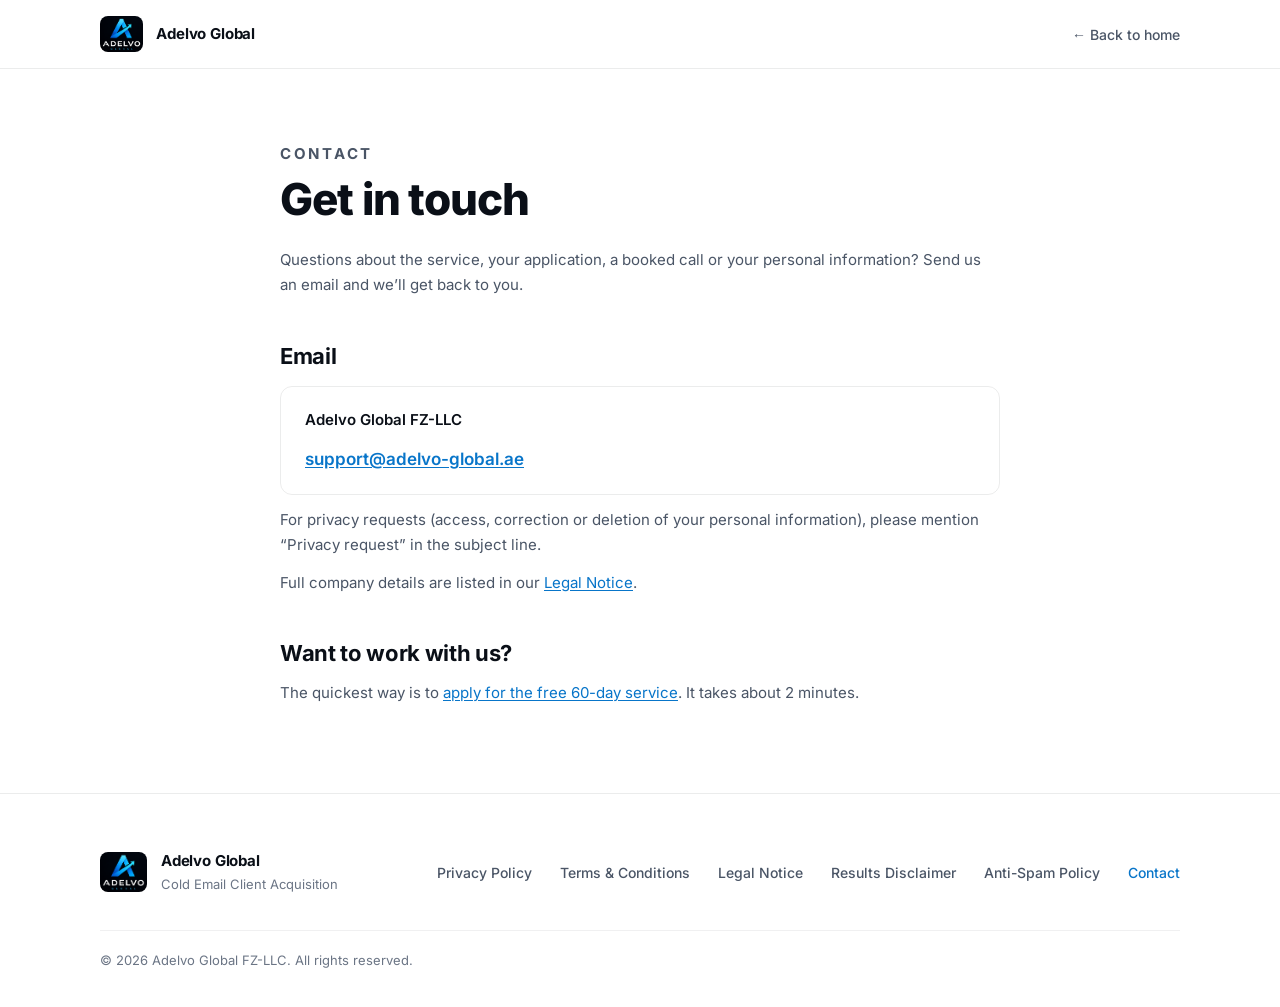
==== commit 63908e95: "Add Anti-Spam Policy page, footer link, and Vercel clean URLs Co-Authored-By: Claude Opus 5.5 <norep" ====
--- a/contact.html
+++ b/contact.html
@@ -67,6 +67,7 @@
         <a href="terms.html">Terms &amp; Conditions</a>
         <a href="legal-notice.html">Legal Notice</a>
         <a href="results-disclaimer.html">Results Disclaimer</a>
+        <a href="anti-spam-policy.html">Anti-Spam Policy</a>
         <a href="contact.html" aria-current="page">Contact</a>
       </nav>
     </div>
--- a/css/styles.css
+++ b/css/styles.css
@@ -305,12 +305,43 @@
   .bg-card { scale: 0.8; }
 }
 
-/* Mobile: same tiles as desktop, just smaller */
+/* Mobile: no room beside the text, so instead two small tiles peek out
+   from behind the video corners, in the empty space above/below it */
 @media (max-width: 760px) {
-  .bg-tile,
-  .bg-card {
-    scale: 0.55;
-    opacity: 0.4;
+  .hero__bg > * { display: none; }
+
+  .vsl {
+    position: relative;
+  }
+
+  .vsl::before,
+  .vsl::after {
+    content: "";
+    position: absolute;
+    z-index: -1;
+    width: 48px;
+    aspect-ratio: 1;
+    border-radius: 24%;
+    border: 1px solid rgba(22, 159, 234, 0.14);
+    box-shadow: 0 12px 28px -14px rgba(8, 117, 201, 0.35);
+    background:
+      var(--tile-icon) center / 52% no-repeat,
+      linear-gradient(160deg, #ffffff 0%, #eef7fd 100%);
+    opacity: 0.5;
+  }
+
+  .vsl::before {
+    --tile-icon: url("data:image/svg+xml,%3Csvg xmlns='http://www.w3.org/2000/svg' viewBox='0 0 24 24' fill='none' stroke='%23169fea' stroke-width='1.8' stroke-linecap='round' stroke-linejoin='round'%3E%3Crect x='3' y='5' width='18' height='14' rx='2'/%3E%3Cpath d='m3 7 9 6 9-6'/%3E%3C/svg%3E");
+    top: -30px;
+    left: 10px;
+    transform: rotate(-12deg);
+  }
+
+  .vsl::after {
+    --tile-icon: url("data:image/svg+xml,%3Csvg xmlns='http://www.w3.org/2000/svg' viewBox='0 0 24 24' fill='none' stroke='%23169fea' stroke-width='1.8' stroke-linecap='round' stroke-linejoin='round'%3E%3Cpath d='M3 17l6-6 4 4 8-8'/%3E%3Cpath d='M15 7h6v6'/%3E%3C/svg%3E");
+    bottom: -30px;
+    right: 10px;
+    transform: rotate(12deg);
   }
 }
 
@@ -1661,8 +1692,13 @@
     margin-top: -0.5rem;
   }
 
-  /* Leftover height goes above and below the video */
+  /* Leftover height is split evenly: above the video, between the video
+     and the price line, and between the price line and the button */
   .hero__inner > .vsl {
+    margin-top: auto;
+  }
+
+  .hero__inner > .hero__sub--below-vsl {
     margin-block: auto;
   }
 
